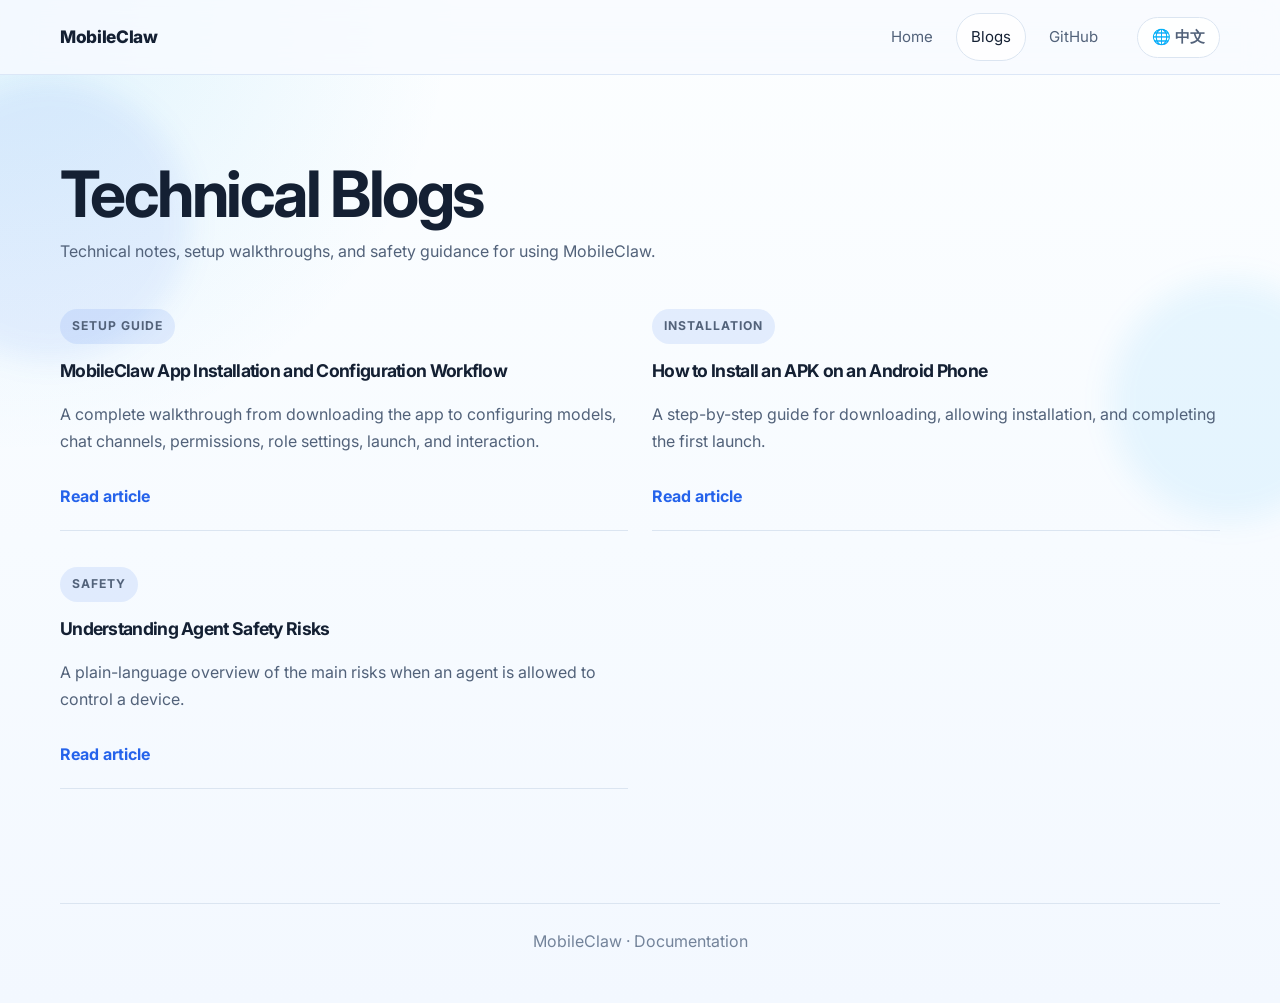
==== blogs.html @ 2ad85282 "initial commit" ====
<!DOCTYPE html>
<html lang="en">
<head>
  <meta charset="UTF-8">
  <meta name="viewport" content="width=device-width, initial-scale=1.0">
  <title>MobileClaw Blogs</title>
  <meta name="description" content="MobileClaw documentation and blog articles.">
  <link rel="preconnect" href="https://fonts.googleapis.com">
  <link rel="preconnect" href="https://fonts.gstatic.com" crossorigin>
  <link href="https://fonts.googleapis.com/css2?family=Inter:wght@400;500;600;700;800&display=swap" rel="stylesheet">
  <link rel="stylesheet" href="style.css">
</head>
<body class="en">
  <div class="bg-orb bg-orb-a" aria-hidden="true"></div>
  <div class="bg-orb bg-orb-b" aria-hidden="true"></div>

  <nav class="nav">
    <div class="wrap nav-inner">
      <a class="site-title" href="index.html">MobileClaw</a>
      <div class="nav-links">
        <a href="index.html"><span class="i-en">Home</span><span class="i-zh">首页</span></a>
        <a class="is-active" href="blogs.html"><span class="i-en">Blogs</span><span class="i-zh">文档</span></a>
        <a href="https://github.com/MobileLLM/MobileClaw" target="_blank" rel="noreferrer">GitHub</a>
      </div>
      <button class="lang-btn" id="langToggle" type="button" aria-label="Toggle language">🌐 中文</button>
    </div>
  </nav>

  <main class="section">
    <div class="wrap">
      <section class="section-head reveal">
        <h2><span class="i-en">Technical Blogs</span><span class="i-zh">技术文档</span></h2>
        <p class="lead">
          <span class="i-en">Technical notes, setup walkthroughs, and safety guidance for using MobileClaw.</span>
          <span class="i-zh">关于 MobileClaw 的技术说明、安装配置流程与安全使用指南。</span>
        </p>
      </section>
      <section class="blog-list-card reveal reveal-delay-1">
        <div class="blog-list">
          <article class="blog-list-item card">
            <p class="eyebrow"><span class="i-en">Setup Guide</span><span class="i-zh">完整流程</span></p>
            <h3><span class="i-en">MobileClaw App Installation and Configuration Workflow</span><span class="i-zh">MobileClaw App 安装配置流程</span></h3>
            <p><span class="i-en">A complete walkthrough from downloading the app to configuring models, chat channels, permissions, role settings, launch, and interaction.</span><span class="i-zh">从下载 App 到配置模型、聊天接口、权限、角色、启动与交互的完整说明。</span></p>
            <a class="blog-link" href="blogs/setup-workflow.html"><span class="i-en">Read article</span><span class="i-zh">阅读文章</span></a>
          </article>
          <article class="blog-list-item card">
            <p class="eyebrow"><span class="i-en">Installation</span><span class="i-zh">安装指南</span></p>
            <h3><span class="i-en">How to Install an APK on an Android Phone</span><span class="i-zh">如何在 Android 手机上安装 APK</span></h3>
            <p><span class="i-en">A step-by-step guide for downloading, allowing installation, and completing the first launch.</span><span class="i-zh">从下载安装包、允许安装，到首次启动应用的完整步骤说明。</span></p>
            <a class="blog-link" href="blogs/install-apk.html"><span class="i-en">Read article</span><span class="i-zh">阅读文章</span></a>
          </article>
          <article class="blog-list-item card">
            <p class="eyebrow"><span class="i-en">Safety</span><span class="i-zh">安全说明</span></p>
            <h3><span class="i-en">Understanding Agent Safety Risks</span><span class="i-zh">了解智能体安全风险</span></h3>
            <p><span class="i-en">A plain-language overview of the main risks when an agent is allowed to control a device.</span><span class="i-zh">用直白的方式解释：当智能体被允许控制设备时，主要会出现哪些风险。</span></p>
            <a class="blog-link" href="blogs/agent-safety.html"><span class="i-en">Read article</span><span class="i-zh">阅读文章</span></a>
          </article>
        </div>
      </section>
    </div>
  </main>

  <footer class="footer">
    <div class="wrap footer-inner">
      <span class="i-en">MobileClaw · Documentation</span>
      <span class="i-zh">MobileClaw · 文档</span>
    </div>
  </footer>

  <script src="script.js"></script>
</body>
</html>
---- style.css ----
:root {
  --bg: #f8fbff;
  --bg-soft: #ffffff;
  --bg-muted: #eef5ff;
  --line: #dbe5f1;
  --line-strong: #c6d7ee;
  --text: #142033;
  --text-soft: #52627a;
  --text-mute: #73839a;
  --primary: #2563eb;
  --primary-soft: rgba(37, 99, 235, 0.1);
  --accent: #0ea5e9;
  --shadow: 0 18px 50px rgba(36, 76, 140, 0.08);
  --maxw: 1160px;
  --font: "Inter", -apple-system, BlinkMacSystemFont, "Segoe UI", "PingFang SC", "Noto Sans SC", sans-serif;
}

* {
  box-sizing: border-box;
}

html {
  scroll-behavior: smooth;
}

body {
  margin: 0;
  font-family: var(--font);
  color: var(--text);
  background:
    radial-gradient(circle at top left, rgba(14, 165, 233, 0.12), transparent 28%),
    linear-gradient(180deg, #fcfeff 0%, #f7fbff 54%, #f3f8ff 100%);
  line-height: 1.68;
}

a {
  color: inherit;
  text-decoration: none;
}

img {
  display: block;
  max-width: 100%;
}

.i-en,
.i-zh {
  display: none;
}

body.en .i-en,
body.zh .i-zh {
  display: inline;
}

.wrap {
  width: min(var(--maxw), calc(100% - 40px));
  margin: 0 auto;
}

.bg-orb {
  position: fixed;
  border-radius: 50%;
  filter: blur(14px);
  z-index: -1;
  pointer-events: none;
}

.bg-orb-a {
  top: 80px;
  left: -90px;
  width: 280px;
  height: 280px;
  background: rgba(37, 99, 235, 0.08);
}

.bg-orb-b {
  top: 280px;
  right: -70px;
  width: 240px;
  height: 240px;
  background: rgba(14, 165, 233, 0.08);
}

.nav {
  position: sticky;
  top: 0;
  z-index: 20;
  backdrop-filter: blur(16px);
  background: rgba(248, 251, 255, 0.8);
  border-bottom: 1px solid rgba(210, 225, 244, 0.75);
}

.nav-inner {
  display: flex;
  align-items: center;
  gap: 24px;
  min-height: 74px;
}

.site-title {
  font-size: 1.08rem;
  font-weight: 800;
  letter-spacing: -0.02em;
  color: var(--text);
}

.nav-links {
  display: flex;
  flex-wrap: wrap;
  gap: 8px;
  margin-left: auto;
}

.nav-links a,
.lang-btn {
  display: inline-flex;
  align-items: center;
  justify-content: center;
  padding: 10px 14px;
  border-radius: 999px;
  color: var(--text-soft);
  font-size: 0.94rem;
  border: 1px solid transparent;
  background: transparent;
  transition: all 180ms ease;
}

.nav-links a:hover,
.nav-links a.is-active,
.lang-btn:hover {
  color: var(--text);
  background: rgba(255, 255, 255, 0.88);
  border-color: var(--line);
}

.lang-btn {
  cursor: pointer;
  background: rgba(255, 255, 255, 0.9);
  border-color: var(--line);
  font-weight: 600;
}

.hero {
  padding: 56px 0 18px;
}

.hero-shell {
  display: grid;
  grid-template-columns: minmax(0, 1.02fr) minmax(320px, 0.98fr);
  gap: 44px;
  align-items: start;
}

.hero-copy {
  padding-right: 12px;
}

.eyebrow {
  display: inline-flex;
  align-items: center;
  padding: 7px 12px;
  border-radius: 999px;
  background: var(--primary-soft);
  color: var(--primary);
  font-size: 0.76rem;
  font-weight: 700;
  letter-spacing: 0.08em;
  text-transform: uppercase;
}

h1,
h2,
h3 {
  margin: 0;
  letter-spacing: -0.04em;
}

.hero h1 {
  margin-top: 20px;
  max-width: 10ch;
  font-size: clamp(2.2rem, 5vw, 3.5rem);
  line-height: 0.94;
}

.hero-lead,
.lead,
.feature-card p,
.quick-panel p,
.hero-note,
.hero-meta span,
.blog-list-item p,
.article-shell p,
.article-shell li {
  color: var(--text-soft);
}

.hero-lead {
  margin: 18px 0 0;
  max-width: 62ch;
  font-size: 1.05rem;
}

.hero-actions {
  display: flex;
  flex-wrap: wrap;
  gap: 12px;
  margin-top: 28px;
}

.btn {
  display: inline-flex;
  align-items: center;
  justify-content: center;
  min-height: 48px;
  padding: 0 18px;
  border-radius: 999px;
  border: 1px solid var(--line);
  font-weight: 700;
  transition: transform 180ms ease, box-shadow 180ms ease, border-color 180ms ease, background-color 180ms ease;
}

.btn:hover {
  transform: translateY(-1px);
  box-shadow: 0 10px 24px rgba(38, 94, 180, 0.1);
}

.btn.primary {
  color: #fff;
  border-color: transparent;
  background: linear-gradient(135deg, var(--primary), var(--accent));
}

.btn.secondary {
  background: rgba(255, 255, 255, 0.92);
  color: var(--text);
}

.btn.ghost {
  background: transparent;
  color: var(--text-soft);
}

.hero-meta {
  display: grid;
  grid-template-columns: repeat(2, minmax(0, 1fr));
  gap: 16px;
  margin-top: 34px;
  padding-top: 20px;
  border-top: 1px solid var(--line);
}

.hero-meta strong {
  display: block;
  margin-bottom: 6px;
  font-size: 0.92rem;
  color: var(--text);
}

.hero-visual {
  display: grid;
  gap: 18px;
}

.media-card {
  position: relative;
  padding: 16px;
  background: linear-gradient(180deg, rgba(255,255,255,0.92), rgba(244,249,255,0.92));
  border: 1px solid rgba(205, 221, 243, 0.86);
  box-shadow: var(--shadow);
}

.media-head {
  display: flex;
  gap: 8px;
  padding: 2px 0 12px;
}

.media-head span {
  width: 10px;
  height: 10px;
  border-radius: 50%;
  background: #bfd0ea;
}

.visual-frame {
  overflow: hidden;
  aspect-ratio: 16 / 10;
}

.visual-frame img {
  width: 100%;
  height: 100%;
  object-fit: cover;
}

.media-caption {
  display: flex;
  flex-wrap: wrap;
  gap: 10px;
  margin-top: 14px;
}

.media-caption span {
  display: inline-flex;
  align-items: center;
  padding: 8px 12px;
  border-radius: 999px;
  border: 1px solid rgba(205, 221, 243, 0.9);
  background: rgba(255,255,255,0.85);
  color: var(--text-soft);
  font-size: 0.9rem;
}

.hero-note {
  padding: 18px 0 0;
}

.hero-note strong {
  display: block;
  margin-bottom: 8px;
  color: var(--text);
}

.section {
  padding: 86px 0;
}

.section-soft {
  background:
    linear-gradient(180deg, rgba(238, 243, 250, 0.7), rgba(255,255,255,0) 70%);
}

.section-head {
  display: grid;
  gap: 12px;
  margin-bottom: 32px;
}

.section h2,
.article-shell h1 {
  font-size: clamp(2.2rem, 5vw, 4rem);
  line-height: 1.02;
  max-width: 13ch;
}

.lead {
  max-width: 68ch;
  margin: 0;
  font-size: 1rem;
}

.feature-grid {
  display: grid;
  grid-template-columns: repeat(3, minmax(0, 1fr));
  border-top: 1px solid var(--line);
}

.feature-card {
  padding: 26px 22px 24px 0;
  min-height: 210px;
}

.feature-card:nth-child(3n) {
  border-right: none;
  padding-right: 0;
}

.feature-index {
  display: inline-flex;
  align-items: center;
  justify-content: center;
  min-width: 40px;
  height: 28px;
  margin-bottom: 16px;
  padding: 0 10px;
  border-radius: 999px;
  background: var(--primary-soft);
  color: var(--primary);
  font-size: 0.78rem;
  font-weight: 800;
}

.feature-card h3,
.quick-panel h3,
.blog-list-item h3 {
  margin-bottom: 10px;
  font-size: 1.1rem;
}

.quick-grid {
  display: grid;
  grid-template-columns: repeat(3, minmax(0, 1fr));
  gap: 0;
  border-top: 1px solid var(--line);
}

.quick-panel {
  position: relative;
  padding: 28px 28px 28px 0;
}

.quick-panel:last-child {
  border-right: none;
  padding-right: 0;
}

.quick-panel::before {
  content: "";
  position: absolute;
  top: 0;
  left: 0;
  width: 54px;
  height: 2px;
  background: linear-gradient(90deg, var(--primary), var(--accent));
}

.inline-link,
.blog-link {
  display: inline-flex;
  margin-top: 12px;
  color: var(--primary);
  font-weight: 700;
}

.single-column {
  max-width: 860px;
}

.developer-card {
  padding-top: 8px;
  border-top: 1px solid var(--line);
}

.subhero {
  padding: 46px 0 16px;
}

.subhero-copy {
  max-width: 820px;
}

.subhero-copy h1 {
  margin-top: 16px;
  font-size: clamp(2.8rem, 5vw, 4.4rem);
  line-height: 1;
}

.blog-list-card,
.article-shell {
  padding: 0;
}

.blog-list {
  display: grid;
  grid-template-columns: repeat(2, minmax(0, 1fr));
  gap: 24px;
}

.blog-list-item {
  padding: 0 0 20px;
  border-bottom: 1px solid var(--line);
}

.article-page {
  padding: 38px 0 72px;
}

.article-shell {
  max-width: 860px;
  margin: 0 auto;
}

.article-meta {
  display: flex;
  flex-wrap: wrap;
  gap: 10px;
  margin: 18px 0 24px;
}

.meta-pill {
  display: inline-flex;
  align-items: center;
  padding: 8px 12px;
  border-radius: 999px;
  background: var(--bg-muted);
  color: var(--text-soft);
  font-size: 0.88rem;
  font-weight: 600;
}

.article-shell h2 {
  margin: 30px 0 12px;
  font-size: 1.7rem;
  line-height: 1.15;
  max-width: none;
}

.article-shell ul,
.article-shell ol {
  margin: 12px 0 0;
  padding-left: 20px;
}

.article-shell li + li,
.article-shell p + p {
  margin-top: 10px;
}

.footer {
  padding: 28px 0 48px;
  color: var(--text-mute);
}

.footer-inner {
  padding-top: 24px;
  border-top: 1px solid var(--line);
  text-align: center;
}

.reveal {
  opacity: 0;
  transform: translateY(18px);
  transition: opacity 650ms ease, transform 650ms ease;
}

.reveal-delay-1 {
  transition-delay: 80ms;
}

.reveal-delay-2 {
  transition-delay: 160ms;
}

.reveal.is-visible {
  opacity: 1;
  transform: translateY(0);
}

@media (prefers-reduced-motion: reduce) {
  html {
    scroll-behavior: auto;
  }

  .reveal,
  .reveal-delay-1,
  .reveal-delay-2,
  .nav-links a,
  .lang-btn,
  .btn {
    transition: none;
  }

  .reveal {
    opacity: 1;
    transform: none;
  }
}

@media (max-width: 1040px) {
  .hero-shell,
  .feature-grid,
  .quick-grid,
  .blog-list {
    grid-template-columns: repeat(2, minmax(0, 1fr));
  }

  .hero-shell {
    gap: 28px;
    grid-template-columns: 1fr;
  }

  .feature-card:nth-child(3n) {
    padding-right: 22px;
  }

  .feature-card:nth-child(2n) {
    border-right: none;
    padding-right: 0;
  }

  .quick-panel:nth-child(2n) {
    border-right: none;
    padding-right: 0;
  }

  .quick-panel:last-child {
    padding-right: 28px;
  }

  .section h2,
  .hero h1,
  .article-shell h1 {
    max-width: none;
  }
}

@media (max-width: 720px) {
  .wrap {
    width: min(var(--maxw), calc(100% - 28px));
  }

  .nav-inner {
    flex-wrap: wrap;
    padding: 12px 0;
  }

  .nav-links {
    order: 3;
    width: 100%;
    margin-left: 0;
  }

  .hero-meta,
  .feature-grid,
  .quick-grid,
  .blog-list {
    grid-template-columns: 1fr;
  }

  .feature-card,
  .quick-panel {
    padding-right: 0;
    border-right: none;
  }

  .quick-panel:last-child {
    border-right: none;
    padding-right: 0;
  }

  .section {
    padding: 66px 0;
  }
}
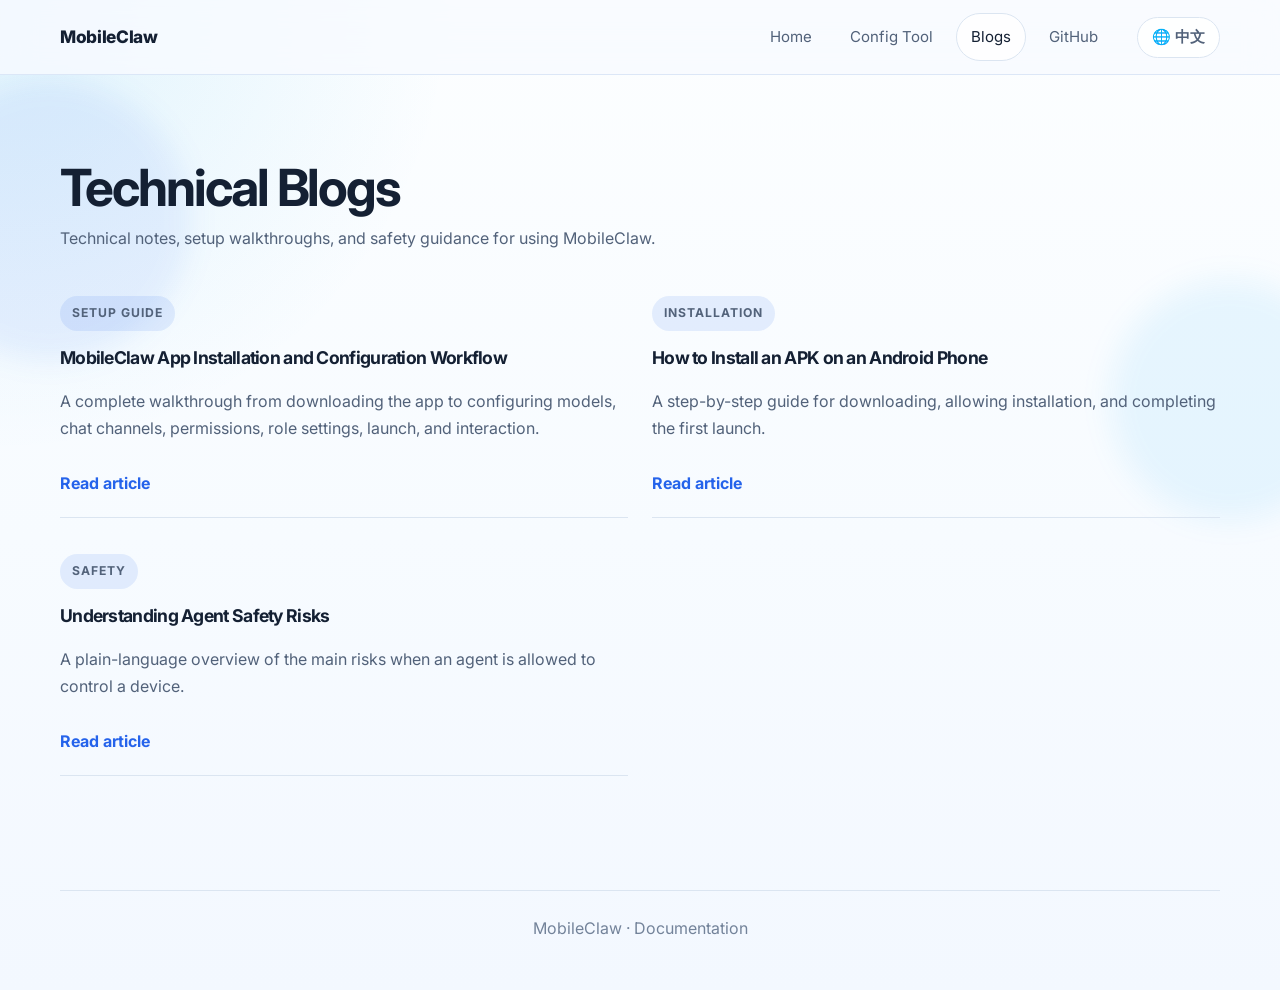
==== commit aecd65f7: "add config-tool page" ====
--- a/blogs.html
+++ b/blogs.html
@@ -5,6 +5,11 @@
   <meta name="viewport" content="width=device-width, initial-scale=1.0">
   <title>MobileClaw Blogs</title>
   <meta name="description" content="MobileClaw documentation and blog articles.">
+  <link rel="icon" type="image/x-icon" href="res/favicon/favicon.ico">
+  <link rel="icon" type="image/png" sizes="16x16" href="res/favicon/favicon-16x16.png">
+  <link rel="icon" type="image/png" sizes="32x32" href="res/favicon/favicon-32x32.png">
+  <link rel="apple-touch-icon" sizes="180x180" href="res/favicon/apple-touch-icon.png">
+  <link rel="manifest" href="res/favicon/site.webmanifest">
   <link rel="preconnect" href="https://fonts.googleapis.com">
   <link rel="preconnect" href="https://fonts.gstatic.com" crossorigin>
   <link href="https://fonts.googleapis.com/css2?family=Inter:wght@400;500;600;700;800&display=swap" rel="stylesheet">
@@ -19,6 +24,7 @@
       <a class="site-title" href="index.html">MobileClaw</a>
       <div class="nav-links">
         <a href="index.html"><span class="i-en">Home</span><span class="i-zh">首页</span></a>
+        <a href="config-tool.html"><span class="i-en">Config Tool</span><span class="i-zh">配置工具</span></a>
         <a class="is-active" href="blogs.html"><span class="i-en">Blogs</span><span class="i-zh">文档</span></a>
         <a href="https://github.com/MobileLLM/MobileClaw" target="_blank" rel="noreferrer">GitHub</a>
       </div>
--- a/style.css
+++ b/style.css
@@ -180,7 +180,7 @@
   margin-top: 20px;
   max-width: 10ch;
   font-size: clamp(2.2rem, 5vw, 3.5rem);
-  line-height: 0.94;
+  line-height: 1.02;
 }
 
 .hero-lead,
@@ -220,6 +220,11 @@
   transition: transform 180ms ease, box-shadow 180ms ease, border-color 180ms ease, background-color 180ms ease;
 }
 
+button.btn {
+  font: inherit;
+  cursor: pointer;
+}
+
 .btn:hover {
   transform: translateY(-1px);
   box-shadow: 0 10px 24px rgba(38, 94, 180, 0.1);
@@ -322,6 +327,228 @@
   color: var(--text);
 }
 
+.tool-layout {
+  display: grid;
+  grid-template-columns: minmax(0, 1.15fr) minmax(320px, 0.85fr);
+  gap: 40px;
+  align-items: start;
+}
+
+.tool-section {
+  padding-top: 18px;
+  border-top: 1px solid var(--line);
+}
+
+.tool-section + .tool-section {
+  margin-top: 32px;
+}
+
+.config-form h3,
+.config-output h3 {
+  margin-bottom: 14px;
+  font-size: 1.16rem;
+}
+
+.radio-row,
+.channel-grid {
+  display: flex;
+  flex-wrap: wrap;
+  gap: 10px;
+  margin-bottom: 14px;
+}
+
+.choice-pill,
+.check-line {
+  display: inline-flex;
+  align-items: center;
+  gap: 8px;
+  color: var(--text-soft);
+  font-size: 0.95rem;
+}
+
+.choice-pill input,
+.check-line input {
+  margin: 0;
+}
+
+.field-group {
+  display: grid;
+  gap: 10px;
+  margin-top: 12px;
+}
+
+.field-label {
+  color: var(--text);
+  font-size: 0.92rem;
+  font-weight: 600;
+}
+
+.text-field,
+.yaml-preview {
+  width: 100%;
+  padding: 12px 14px;
+  border: 1px solid var(--line);
+  border-radius: 14px;
+  background: rgba(255, 255, 255, 0.9);
+  color: var(--text);
+  font: inherit;
+}
+
+.text-field:focus,
+.yaml-preview:focus {
+  outline: none;
+  border-color: var(--line-strong);
+  box-shadow: 0 0 0 4px rgba(37, 99, 235, 0.08);
+}
+
+.channel-fields,
+[data-provider-block="wisewk"],
+[data-provider-block="custom"],
+.backup-fields {
+  display: none;
+}
+
+.channel-fields.is-visible,
+[data-provider-block="custom"].is-visible,
+[data-provider-block="wisewk"].is-visible,
+.backup-fields.is-visible {
+  display: grid;
+}
+
+.toggle-line {
+  margin-top: 8px;
+}
+
+.top-gap {
+  margin-top: 22px;
+}
+
+.tool-actions {
+  display: flex;
+  flex-wrap: wrap;
+  gap: 12px;
+  margin-top: 28px;
+}
+
+.config-output {
+  min-width: 0;
+}
+
+.sticky-output {
+  position: sticky;
+  top: 100px;
+}
+
+.small-lead {
+  font-size: 0.96rem;
+}
+
+.qr-note {
+  margin-top: 12px;
+  color: var(--text-mute);
+  font-size: 0.88rem;
+}
+
+.yaml-preview {
+  min-height: 320px;
+  resize: vertical;
+  font-family: ui-monospace, SFMono-Regular, Menlo, Consolas, monospace;
+  font-size: 0.9rem;
+  line-height: 1.6;
+}
+
+.modal-backdrop {
+  position: fixed;
+  inset: 0;
+  display: grid;
+  place-items: center;
+  padding: 20px;
+  background: rgba(14, 27, 48, 0.42);
+  backdrop-filter: blur(10px);
+  opacity: 0;
+  visibility: hidden;
+  pointer-events: none;
+  transition: opacity 180ms ease, visibility 180ms ease;
+  z-index: 40;
+}
+
+.modal-backdrop.is-open {
+  opacity: 1;
+  visibility: visible;
+  pointer-events: auto;
+}
+
+.download-modal {
+  position: relative;
+  width: min(100%, 440px);
+  padding: 28px;
+  border-radius: 28px;
+  background: rgba(255, 255, 255, 0.95);
+  border: 1px solid rgba(205, 221, 243, 0.9);
+  box-shadow: 0 28px 60px rgba(24, 55, 103, 0.18);
+  text-align: center;
+}
+
+.download-modal h2 {
+  margin-top: 14px;
+  font-size: clamp(1.8rem, 4vw, 2.4rem);
+  line-height: 1.08;
+}
+
+.modal-lead {
+  margin-top: 12px;
+}
+
+.modal-close {
+  position: absolute;
+  top: 14px;
+  right: 14px;
+  width: 38px;
+  height: 38px;
+  border: 0;
+  border-radius: 50%;
+  background: rgba(238, 245, 255, 0.92);
+  color: var(--text-soft);
+  font-size: 1.4rem;
+  line-height: 1;
+  cursor: pointer;
+}
+
+.qr-shell {
+  display: grid;
+  place-items: center;
+  margin: 22px auto 0;
+}
+
+.qr-code {
+  width: 224px;
+  min-height: 224px;
+  padding: 12px;
+  border-radius: 20px;
+  background: #fff;
+  border: 1px solid var(--line);
+  box-shadow: inset 0 0 0 1px rgba(255,255,255,0.8);
+}
+
+.qr-code img,
+.qr-code canvas {
+  display: block;
+  width: 200px;
+  height: 200px;
+}
+
+.qr-url {
+  margin: 14px 0 0;
+  color: var(--text-mute);
+  font-size: 0.85rem;
+  word-break: break-all;
+}
+
+.modal-download-link {
+  margin-top: 18px;
+  width: 100%;
+}
+
 .section {
   padding: 86px 0;
 }
@@ -339,7 +566,7 @@
 
 .section h2,
 .article-shell h1 {
-  font-size: clamp(2.2rem, 5vw, 4rem);
+  font-size: clamp(2.2rem, 4.5vw, 3.2rem);
   line-height: 1.02;
   max-width: 13ch;
 }
@@ -547,6 +774,7 @@
   .reveal-delay-2,
   .nav-links a,
   .lang-btn,
+  .modal-backdrop,
   .btn {
     transition: none;
   }
@@ -561,12 +789,17 @@
   .hero-shell,
   .feature-grid,
   .quick-grid,
-  .blog-list {
+  .blog-list,
+  .tool-layout {
     grid-template-columns: repeat(2, minmax(0, 1fr));
   }
 
   .hero-shell {
     gap: 28px;
+    grid-template-columns: 1fr;
+  }
+
+  .tool-layout {
     grid-template-columns: 1fr;
   }
 
@@ -614,8 +847,13 @@
   .hero-meta,
   .feature-grid,
   .quick-grid,
-  .blog-list {
+  .blog-list,
+  .tool-layout {
     grid-template-columns: 1fr;
+  }
+
+  .sticky-output {
+    position: static;
   }
 
   .feature-card,
